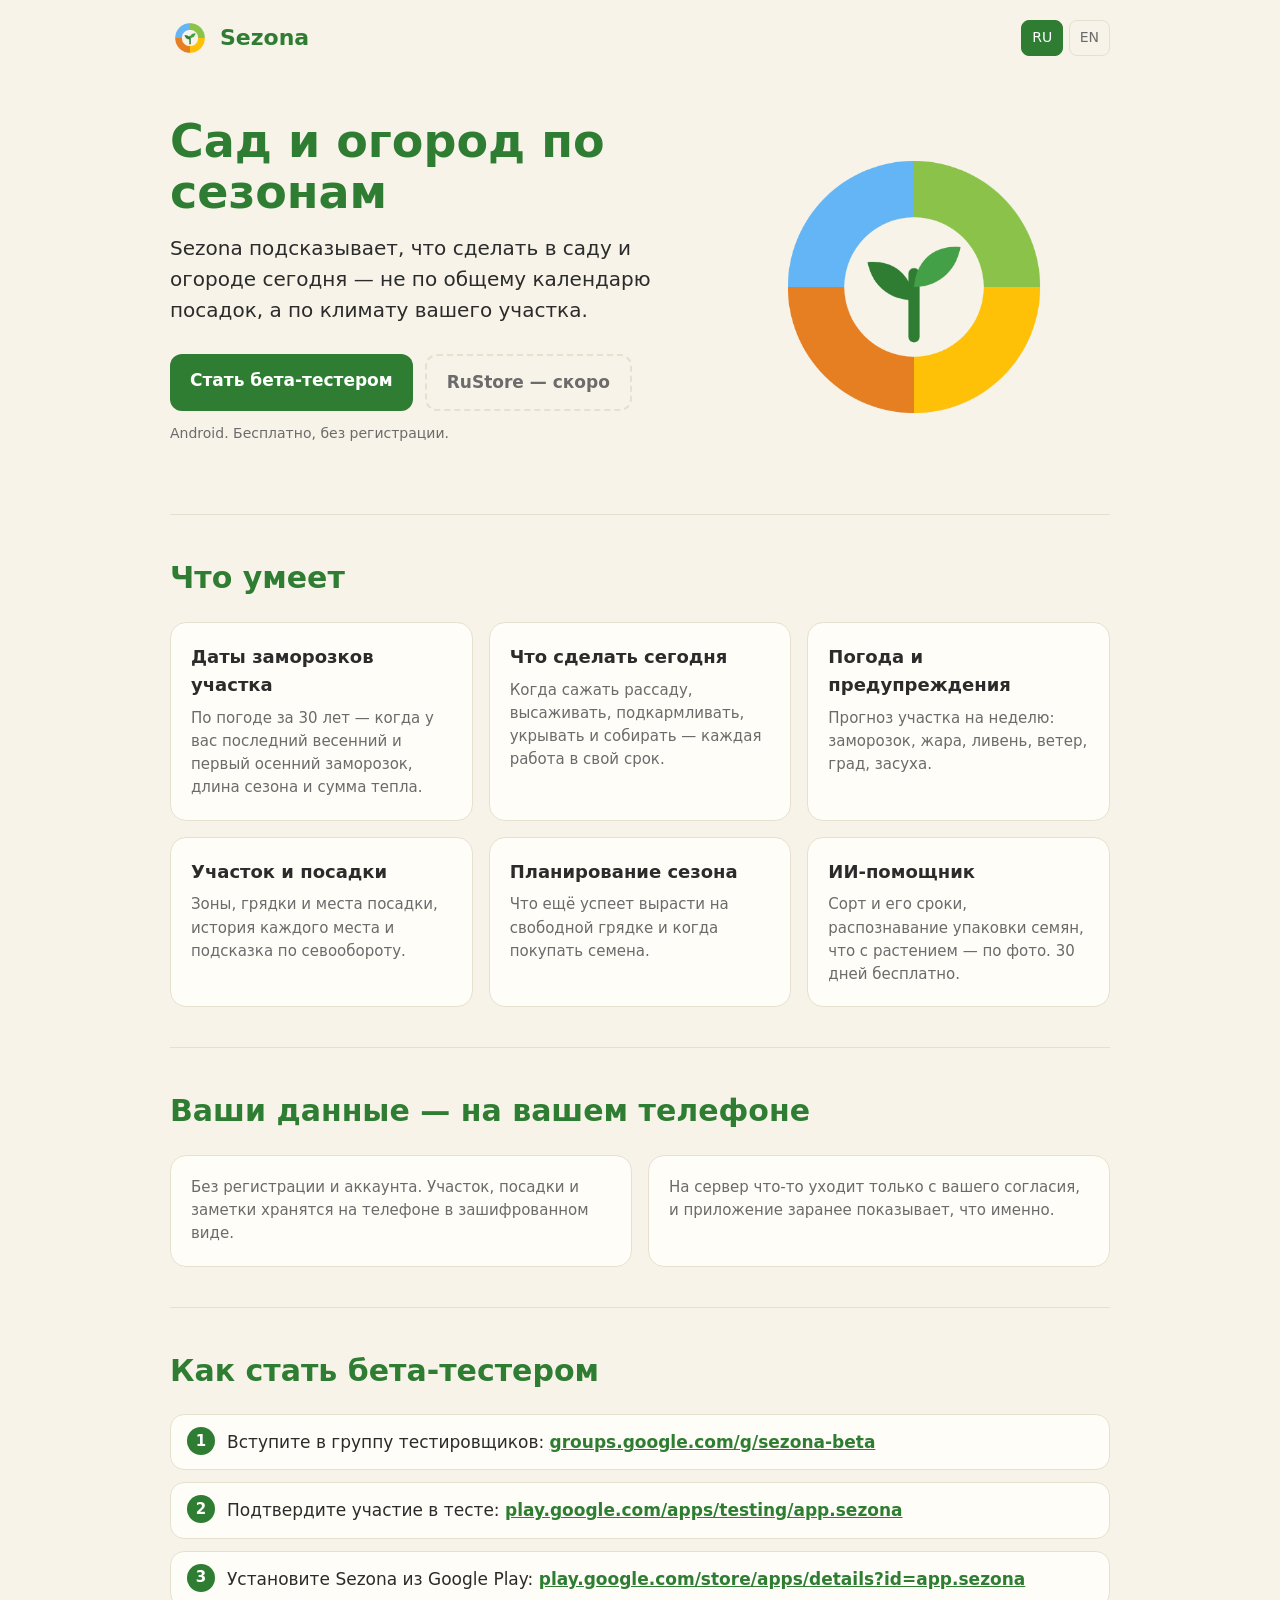
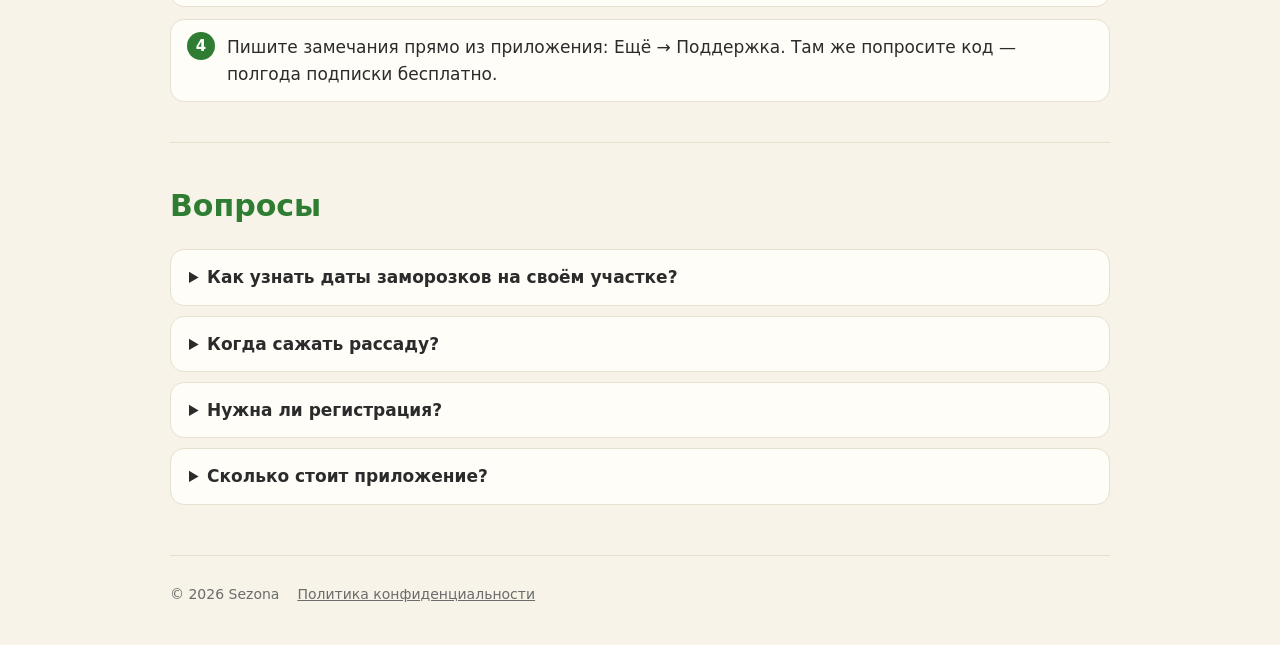
==== index.html @ ff7c457f "Sezona site" ====
<!DOCTYPE html>
<html lang="ru">
<head>
<meta charset="utf-8">
<meta name="viewport" content="width=device-width, initial-scale=1">
<title>Sezona — календарь работ в саду и огороде по климату вашего участка</title>
<meta name="description" content="Приложение для сада и огорода: даты заморозков по погоде за 30 лет, когда сажать рассаду и высаживать, погода участка с предупреждениями, ИИ-помощник по фото. Android, бесплатно, без регистрации.">
<link rel="canonical" href="https://sezonaapp.com/">
<link rel="alternate" hreflang="ru" href="https://sezonaapp.com/">
<link rel="alternate" hreflang="en" href="https://sezonaapp.com/en/">
<link rel="alternate" hreflang="x-default" href="https://sezonaapp.com/en/">
<link rel="icon" href="/icon.png" type="image/png">
<link rel="apple-touch-icon" href="/icon.png">
<link rel="stylesheet" href="/style.css">
<meta name="theme-color" content="#2E7D32">
<meta property="og:type" content="website">
<meta property="og:site_name" content="Sezona">
<meta property="og:locale" content="ru_RU">
<meta property="og:locale:alternate" content="en_US">
<meta property="og:url" content="https://sezonaapp.com/">
<meta property="og:title" content="Sezona — сад и огород по сезонам">
<meta property="og:description" content="Что и когда делать в саду и огороде — по климату вашего участка.">
<meta property="og:image" content="https://sezonaapp.com/og-ru.png">
<meta property="og:image:width" content="1200">
<meta property="og:image:height" content="630">
<meta name="twitter:card" content="summary_large_image">
<script type="application/ld+json">
{
  "@context": "https://schema.org",
  "@graph": [
    {
      "@type": "SoftwareApplication",
      "name": "Sezona: сад и огород",
      "alternateName": "Sezona",
      "url": "https://sezonaapp.com/",
      "image": "https://sezonaapp.com/icon.png",
      "description": "Календарь работ в саду и огороде по климату участка: даты заморозков, сроки посева и высадки, погода с предупреждениями, ИИ-помощник.",
      "applicationCategory": "LifestyleApplication",
      "operatingSystem": "Android",
      "inLanguage": ["ru", "en"],
      "offers": { "@type": "Offer", "price": "0", "priceCurrency": "RUB" },
      "downloadUrl": "https://play.google.com/store/apps/details?id=app.sezona"
    },
    {
      "@type": "FAQPage",
      "mainEntity": [
        { "@type": "Question", "name": "Как узнать даты заморозков на своём участке?",
          "acceptedAnswer": { "@type": "Answer", "text": "Укажите в Sezona, где участок. Приложение по погоде за последние 30 лет рассчитает, когда у вас обычно последний весенний и первый осенний заморозок, сколько длится сезон и сколько тепла набирается за лето." } },
        { "@type": "Question", "name": "Когда сажать рассаду?",
          "acceptedAnswer": { "@type": "Answer", "text": "Срок посева рассады считается назад от даты высадки, а высадка — от даты последнего весеннего заморозка на вашем участке. Sezona делает этот расчёт для каждой культуры и напоминает, когда пора сеять." } },
        { "@type": "Question", "name": "Нужна ли регистрация?",
          "acceptedAnswer": { "@type": "Answer", "text": "Нет. Участок, посадки и заметки хранятся на телефоне в зашифрованном виде. На сервер что-то уходит только с вашего согласия." } },
        { "@type": "Question", "name": "Сколько стоит приложение?",
          "acceptedAnswer": { "@type": "Answer", "text": "Приложение бесплатное. Полный справочник на сервере и ИИ проекта — по подписке, первые 30 дней бесплатно. ИИ-помощник можно подключить и по своему ключу." } }
      ]
    }
  ]
}
</script>
</head>
<body>
<div class="wrap">
  <header>
    <a class="brand" href="/"><img src="/icon.png" alt="" width="40" height="40">Sezona</a>
    <nav class="lang" aria-label="Язык">
      <a href="/" hreflang="ru" aria-current="page">RU</a>
      <a href="/en/" hreflang="en">EN</a>
    </nav>
  </header>

  <main>
    <div class="hero">
      <div>
        <h1>Сад и огород по сезонам</h1>
        <p class="lead">Sezona подсказывает, что сделать в саду и огороде сегодня — не по общему календарю посадок, а по климату вашего участка.</p>
        <div class="buttons">
          <a class="btn main" href="#beta">Стать бета-тестером</a>
          <span class="btn off">RuStore — скоро</span>
        </div>
        <p class="note">Android. Бесплатно, без регистрации.</p>
      </div>
      <img src="/icon.png" alt="Логотип Sezona — росток в колесе четырёх сезонов" width="340" height="340">
    </div>

    <section>
      <h2>Что умеет</h2>
      <div class="grid">
        <div class="card"><h3>Даты заморозков участка</h3>
          <p>По погоде за 30 лет — когда у вас последний весенний и первый осенний заморозок, длина сезона и сумма тепла.</p></div>
        <div class="card"><h3>Что сделать сегодня</h3>
          <p>Когда сажать рассаду, высаживать, подкармливать, укрывать и собирать — каждая работа в свой срок.</p></div>
        <div class="card"><h3>Погода и предупреждения</h3>
          <p>Прогноз участка на неделю: заморозок, жара, ливень, ветер, град, засуха.</p></div>
        <div class="card"><h3>Участок и посадки</h3>
          <p>Зоны, грядки и места посадки, история каждого места и подсказка по севообороту.</p></div>
        <div class="card"><h3>Планирование сезона</h3>
          <p>Что ещё успеет вырасти на свободной грядке и когда покупать семена.</p></div>
        <div class="card"><h3>ИИ-помощник</h3>
          <p>Сорт и его сроки, распознавание упаковки семян, что с растением — по фото. 30 дней бесплатно.</p></div>
      </div>
    </section>

    <section>
      <h2>Ваши данные — на вашем телефоне</h2>
      <div class="privacy">
        <div class="card"><p>Без регистрации и аккаунта. Участок, посадки и заметки хранятся на телефоне в зашифрованном виде.</p></div>
        <div class="card"><p>На сервер что-то уходит только с вашего согласия, и приложение заранее показывает, что именно.</p></div>
      </div>
    </section>

    <section id="beta">
      <h2>Как стать бета-тестером</h2>
      <ol class="steps">
        <li>Вступите в группу тестировщиков: <a href="https://groups.google.com/g/sezona-beta">groups.google.com/g/sezona-beta</a></li>
        <li>Подтвердите участие в тесте: <a href="https://play.google.com/apps/testing/app.sezona">play.google.com/apps/testing/app.sezona</a></li>
        <li>Установите Sezona из Google Play: <a href="https://play.google.com/store/apps/details?id=app.sezona">play.google.com/store/apps/details?id=app.sezona</a></li>
        <li>Пишите замечания прямо из приложения: Ещё → Поддержка. Там же попросите код — полгода подписки бесплатно.</li>
      </ol>
    </section>

    <section class="faq">
      <h2>Вопросы</h2>
      <details><summary>Как узнать даты заморозков на своём участке?</summary>
        <p>Укажите в Sezona, где участок. Приложение по погоде за последние 30 лет рассчитает, когда у вас обычно последний весенний и первый осенний заморозок, сколько длится сезон и сколько тепла набирается за лето.</p></details>
      <details><summary>Когда сажать рассаду?</summary>
        <p>Срок посева рассады считается назад от даты высадки, а высадка — от даты последнего весеннего заморозка на вашем участке. Sezona делает этот расчёт для каждой культуры и напоминает, когда пора сеять.</p></details>
      <details><summary>Нужна ли регистрация?</summary>
        <p>Нет. Участок, посадки и заметки хранятся на телефоне в зашифрованном виде. На сервер что-то уходит только с вашего согласия.</p></details>
      <details><summary>Сколько стоит приложение?</summary>
        <p>Приложение бесплатное. Полный справочник на сервере и ИИ проекта — по подписке, первые 30 дней бесплатно. ИИ-помощник можно подключить и по своему ключу.</p></details>
    </section>
  </main>

  <footer>
    <span>© 2026 Sezona</span>
    <a href="https://aagorlan.github.io/sezona-legal/">Политика конфиденциальности</a>
  </footer>
</div>
</body>
</html>
---- style.css ----
:root { --bg: #F7F3E8; --card: #FFFDF7; --green: #2E7D32; --green2: #43A047; --text: #2B2B2B; --muted: #6B6B6B; --line: #E6E0CF; }
* { box-sizing: border-box; }
body { margin: 0; background: var(--bg); color: var(--text); font: 17px/1.55 system-ui, -apple-system, "Segoe UI", Roboto, sans-serif; }
.wrap { max-width: 980px; margin: 0 auto; padding: 0 20px; }
header { display: flex; align-items: center; justify-content: space-between; padding: 18px 0; }
.brand { display: flex; align-items: center; gap: 10px; font-weight: 700; font-size: 22px; color: var(--green); text-decoration: none; }
.brand img { width: 40px; height: 40px; border-radius: 10px; }
.lang a { display: inline-block; text-decoration: none; background: none; border: 1px solid var(--line); border-radius: 8px; padding: 6px 10px; font: inherit; font-size: 14px; color: var(--muted); cursor: pointer; }
.lang a[aria-current="page"] { background: var(--green); border-color: var(--green); color: #fff; }
.hero { display: grid; grid-template-columns: 1.3fr 1fr; gap: 40px; align-items: center; padding: 40px 0 56px; }
h1 { font-size: 46px; line-height: 1.1; margin: 0 0 16px; color: var(--green); }
.lead { font-size: 20px; color: var(--text); margin: 0 0 28px; }
.hero img { width: 100%; max-width: 340px; justify-self: center; }
.buttons { display: flex; flex-wrap: wrap; gap: 12px; }
.btn { display: inline-block; padding: 13px 20px; border-radius: 12px; text-decoration: none; font-weight: 600; }
.btn.main { background: var(--green); color: #fff; }
.btn.alt { border: 2px solid var(--green); color: var(--green); }
.btn.off { border: 2px dashed var(--line); color: var(--muted); }
.note { font-size: 14px; color: var(--muted); margin-top: 12px; }
h2 { font-size: 30px; margin: 0 0 20px; color: var(--green); }
section { padding: 40px 0; border-top: 1px solid var(--line); }
.grid { display: grid; grid-template-columns: repeat(3, 1fr); gap: 16px; }
.card { background: var(--card); border: 1px solid var(--line); border-radius: 16px; padding: 20px; }
.card h3 { margin: 0 0 8px; font-size: 18px; }
.card p { margin: 0; color: var(--muted); font-size: 15px; }
.steps { counter-reset: s; list-style: none; padding: 0; margin: 0; display: grid; gap: 12px; }
.steps li { counter-increment: s; background: var(--card); border: 1px solid var(--line); border-radius: 14px; padding: 14px 16px 14px 56px; position: relative; }
.steps li::before { content: counter(s); position: absolute; left: 16px; top: 12px; width: 28px; height: 28px; border-radius: 50%; background: var(--green); color: #fff; display: grid; place-items: center; font-weight: 700; font-size: 15px; }
.steps a { color: var(--green); font-weight: 600; }
.privacy { display: grid; grid-template-columns: 1fr 1fr; gap: 16px; }
footer { padding: 28px 0 40px; border-top: 1px solid var(--line); color: var(--muted); font-size: 14px; display: flex; flex-wrap: wrap; gap: 18px; }
footer a { color: var(--muted); }
@media (max-width: 760px) {
  .hero { grid-template-columns: 1fr; padding-top: 16px; }
  .hero img { max-width: 200px; order: -1; }
  h1 { font-size: 34px; }
  .grid, .privacy { grid-template-columns: 1fr; }
}
.faq details { background: var(--card); border: 1px solid var(--line); border-radius: 14px; padding: 14px 18px; margin-bottom: 10px; }
.faq summary { cursor: pointer; font-weight: 600; }
.faq details p { margin: 10px 0 0; color: var(--muted); }
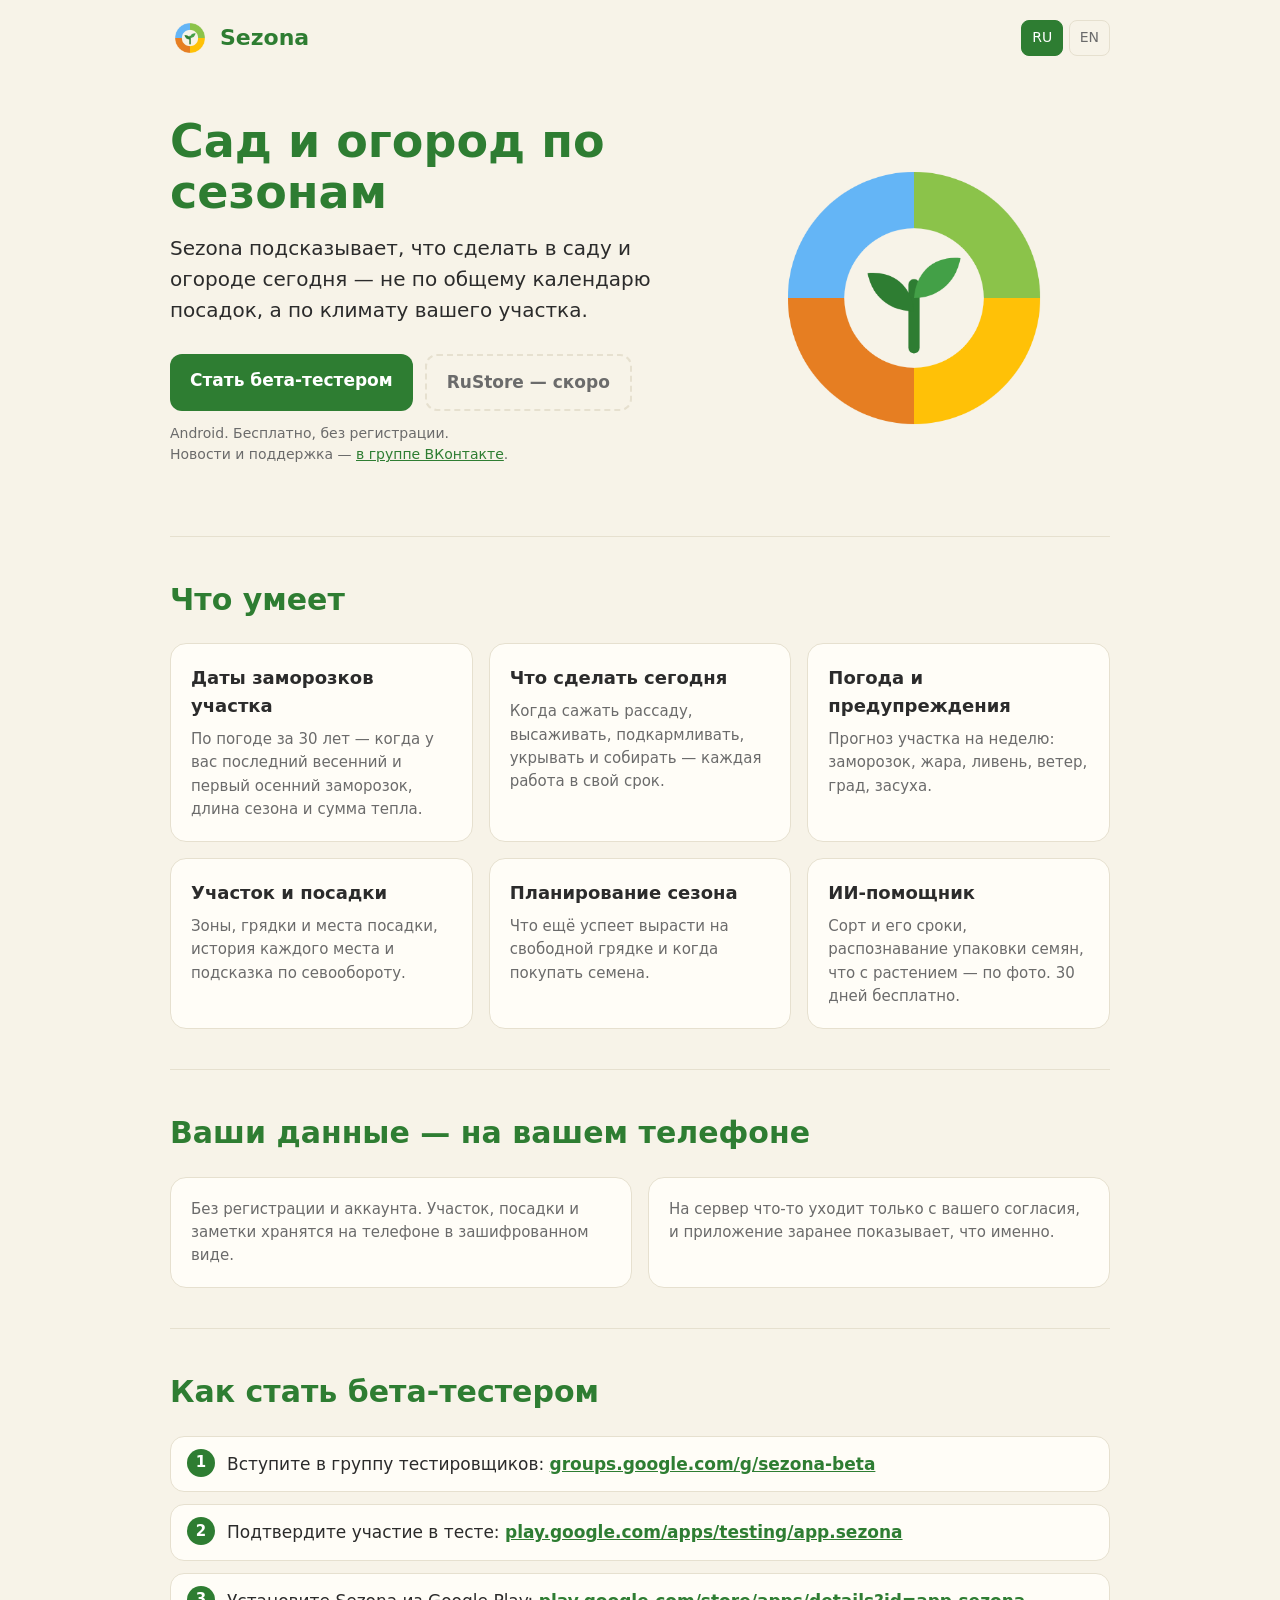
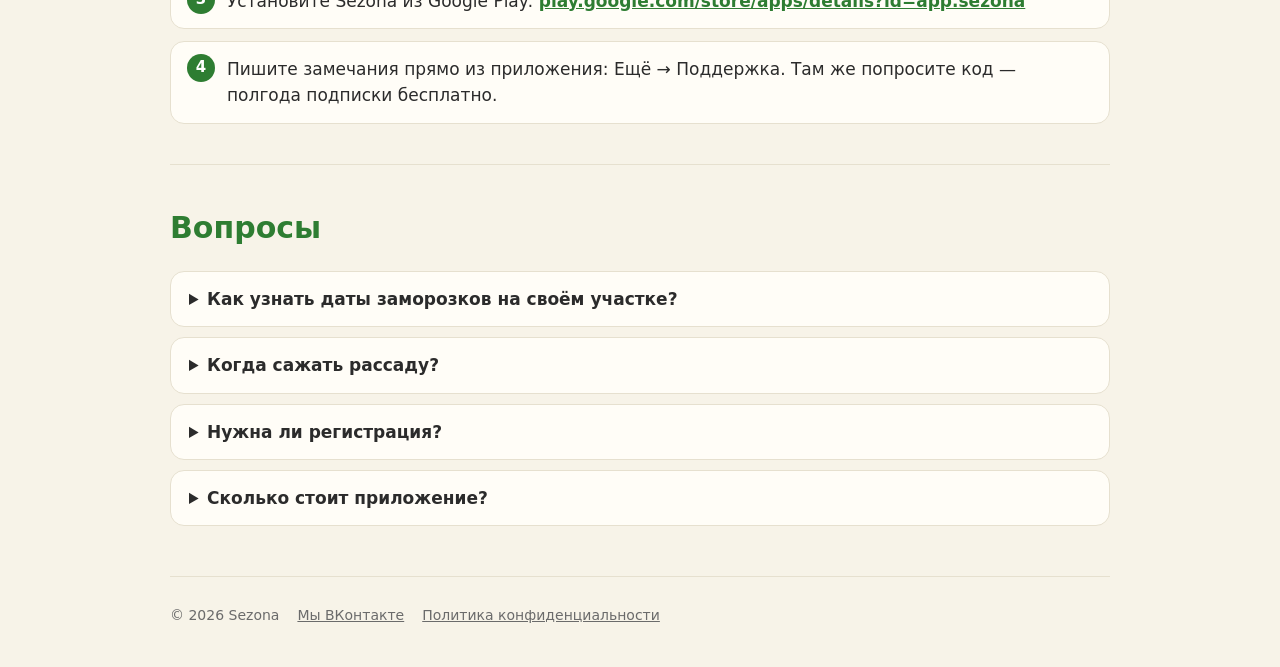
==== commit 20a5e87d: "Add VK community link" ====
--- a/index.html
+++ b/index.html
@@ -39,7 +39,8 @@
       "operatingSystem": "Android",
       "inLanguage": ["ru", "en"],
       "offers": { "@type": "Offer", "price": "0", "priceCurrency": "RUB" },
-      "downloadUrl": "https://play.google.com/store/apps/details?id=app.sezona"
+      "downloadUrl": "https://play.google.com/store/apps/details?id=app.sezona",
+      "sameAs": ["https://vk.ru/club243239255"]
     },
     {
       "@type": "FAQPage",
@@ -77,7 +78,7 @@
           <a class="btn main" href="#beta">Стать бета-тестером</a>
           <span class="btn off">RuStore — скоро</span>
         </div>
-        <p class="note">Android. Бесплатно, без регистрации.</p>
+        <p class="note">Android. Бесплатно, без регистрации.<br>Новости и поддержка — <a href="https://vk.ru/club243239255">в группе ВКонтакте</a>.</p>
       </div>
       <img src="/icon.png" alt="Логотип Sezona — росток в колесе четырёх сезонов" width="340" height="340">
     </div>
@@ -133,6 +134,7 @@
 
   <footer>
     <span>© 2026 Sezona</span>
+    <a href="https://vk.ru/club243239255">Мы ВКонтакте</a>
     <a href="https://aagorlan.github.io/sezona-legal/">Политика конфиденциальности</a>
   </footer>
 </div>
--- a/style.css
+++ b/style.css
@@ -39,3 +39,4 @@
 .faq details { background: var(--card); border: 1px solid var(--line); border-radius: 14px; padding: 14px 18px; margin-bottom: 10px; }
 .faq summary { cursor: pointer; font-weight: 600; }
 .faq details p { margin: 10px 0 0; color: var(--muted); }
+.note a { color: var(--green); }
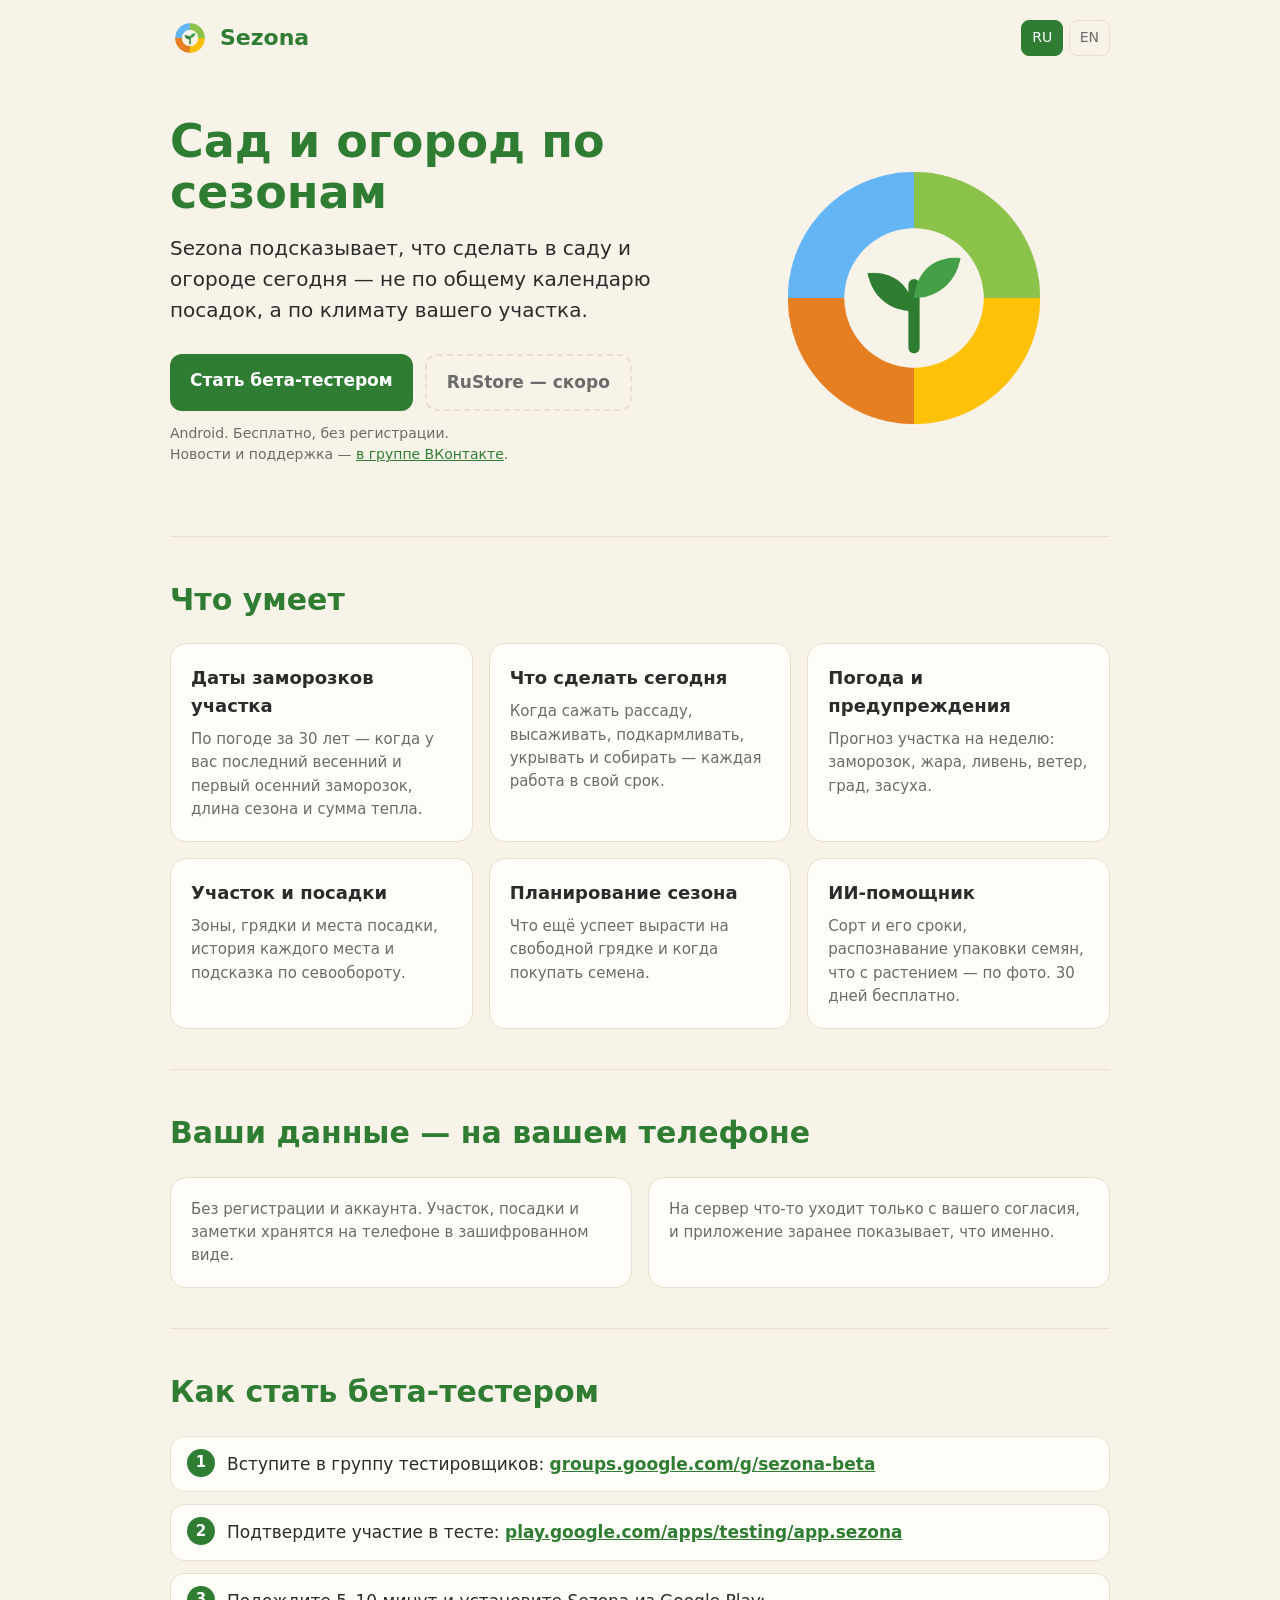
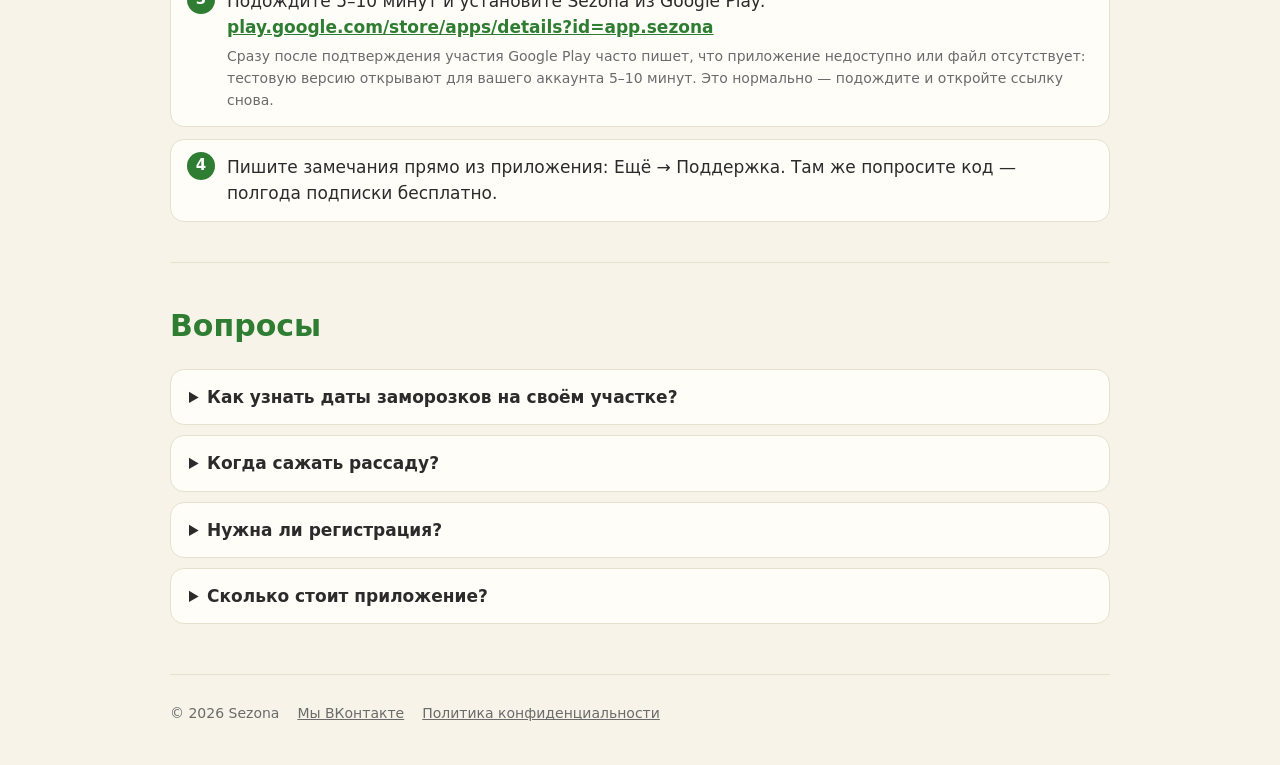
==== commit 6465bb0d: "Beta steps: wait 5-10 minutes after opting in" ====
--- a/index.html
+++ b/index.html
@@ -40,7 +40,7 @@
       "inLanguage": ["ru", "en"],
       "offers": { "@type": "Offer", "price": "0", "priceCurrency": "RUB" },
       "downloadUrl": "https://play.google.com/store/apps/details?id=app.sezona",
-      "sameAs": ["https://vk.ru/club243239255"]
+      "sameAs": ["https://vk.ru/sezonaapp"]
     },
     {
       "@type": "FAQPage",
@@ -78,7 +78,7 @@
           <a class="btn main" href="#beta">Стать бета-тестером</a>
           <span class="btn off">RuStore — скоро</span>
         </div>
-        <p class="note">Android. Бесплатно, без регистрации.<br>Новости и поддержка — <a href="https://vk.ru/club243239255">в группе ВКонтакте</a>.</p>
+        <p class="note">Android. Бесплатно, без регистрации.<br>Новости и поддержка — <a href="https://vk.ru/sezonaapp">в группе ВКонтакте</a>.</p>
       </div>
       <img src="/icon.png" alt="Логотип Sezona — росток в колесе четырёх сезонов" width="340" height="340">
     </div>
@@ -114,7 +114,7 @@
       <ol class="steps">
         <li>Вступите в группу тестировщиков: <a href="https://groups.google.com/g/sezona-beta">groups.google.com/g/sezona-beta</a></li>
         <li>Подтвердите участие в тесте: <a href="https://play.google.com/apps/testing/app.sezona">play.google.com/apps/testing/app.sezona</a></li>
-        <li>Установите Sezona из Google Play: <a href="https://play.google.com/store/apps/details?id=app.sezona">play.google.com/store/apps/details?id=app.sezona</a></li>
+        <li>Подождите 5–10 минут и установите Sezona из Google Play: <a href="https://play.google.com/store/apps/details?id=app.sezona">play.google.com/store/apps/details?id=app.sezona</a><br><span class="hint">Сразу после подтверждения участия Google Play часто пишет, что приложение недоступно или файл отсутствует: тестовую версию открывают для вашего аккаунта 5–10 минут. Это нормально — подождите и откройте ссылку снова.</span></li>
         <li>Пишите замечания прямо из приложения: Ещё → Поддержка. Там же попросите код — полгода подписки бесплатно.</li>
       </ol>
     </section>
@@ -134,7 +134,7 @@
 
   <footer>
     <span>© 2026 Sezona</span>
-    <a href="https://vk.ru/club243239255">Мы ВКонтакте</a>
+    <a href="https://vk.ru/sezonaapp">Мы ВКонтакте</a>
     <a href="https://aagorlan.github.io/sezona-legal/">Политика конфиденциальности</a>
   </footer>
 </div>
--- a/style.css
+++ b/style.css
@@ -40,3 +40,4 @@
 .faq summary { cursor: pointer; font-weight: 600; }
 .faq details p { margin: 10px 0 0; color: var(--muted); }
 .note a { color: var(--green); }
+.steps .hint { display: inline-block; margin-top: 6px; font-size: 14px; color: var(--muted); }
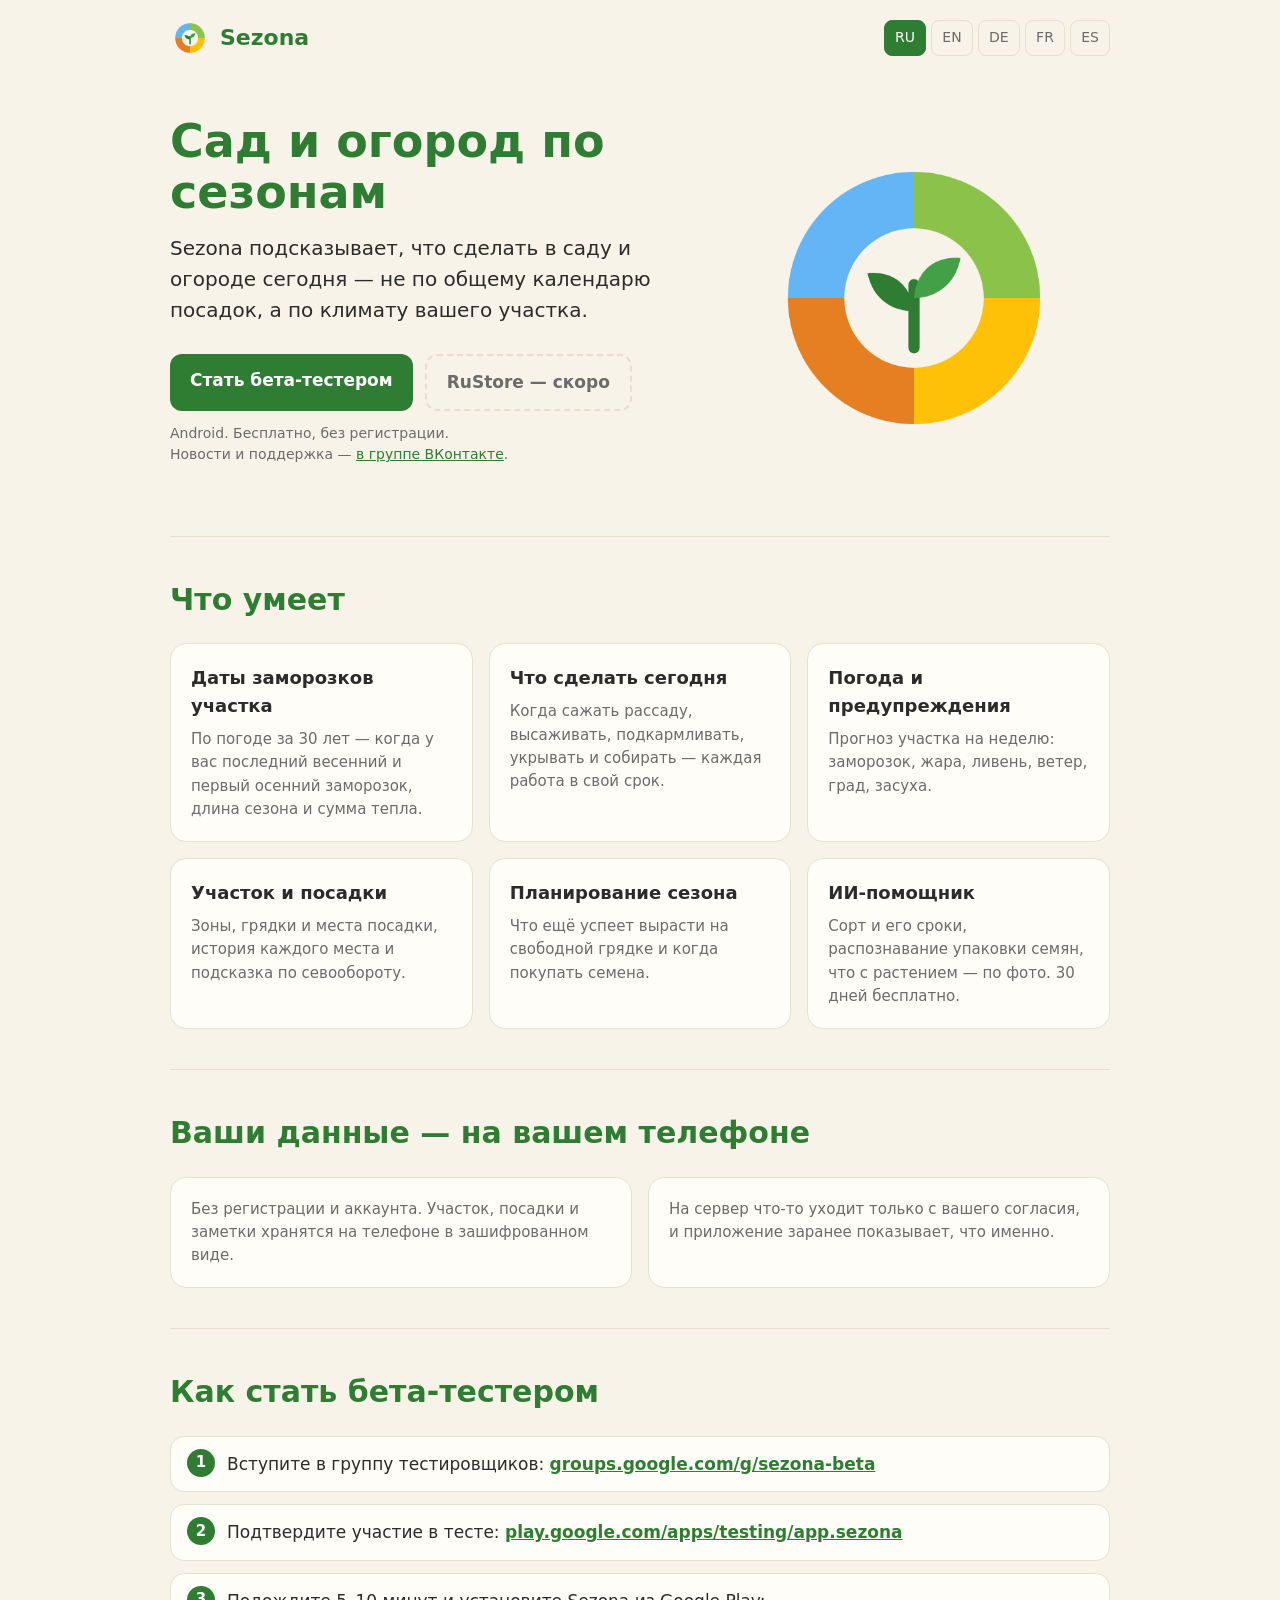
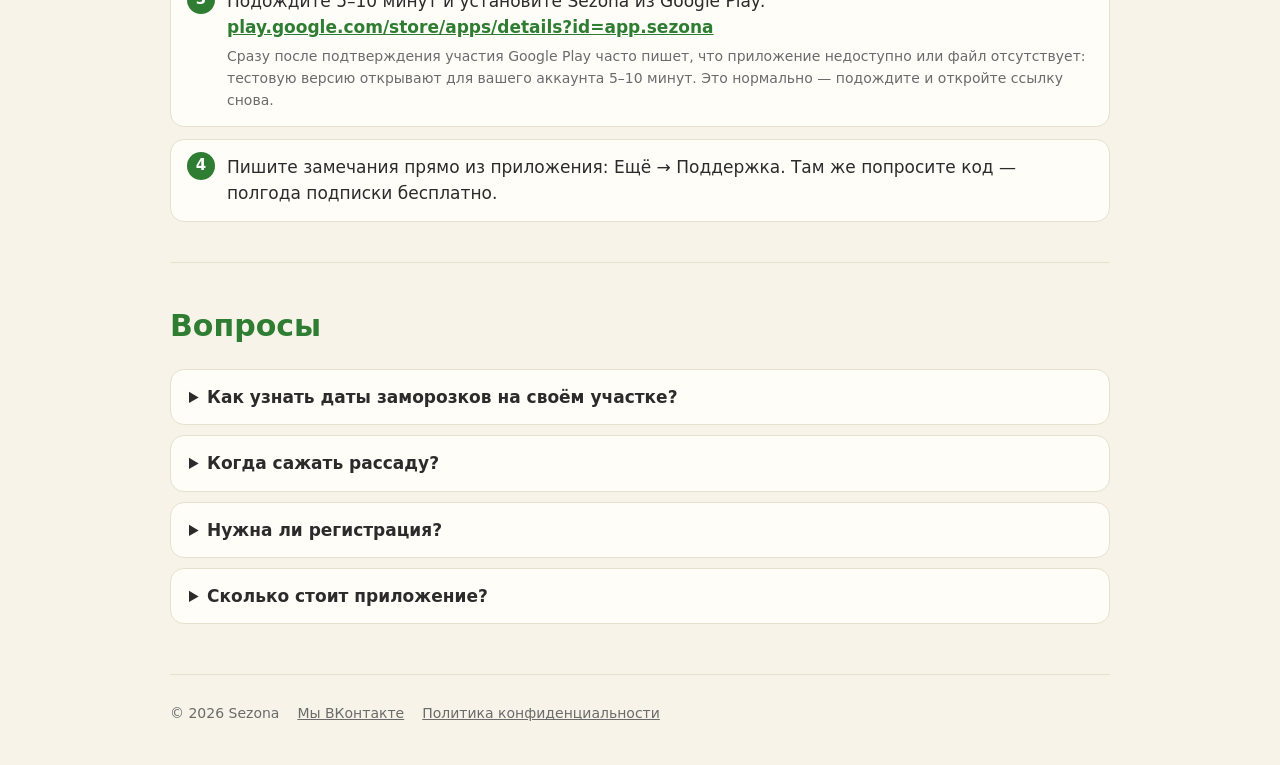
==== commit df736e0f: "Add German, French and Spanish pages" ====
--- a/index.html
+++ b/index.html
@@ -8,6 +8,9 @@
 <link rel="canonical" href="https://sezonaapp.com/">
 <link rel="alternate" hreflang="ru" href="https://sezonaapp.com/">
 <link rel="alternate" hreflang="en" href="https://sezonaapp.com/en/">
+<link rel="alternate" hreflang="de" href="https://sezonaapp.com/de/">
+<link rel="alternate" hreflang="fr" href="https://sezonaapp.com/fr/">
+<link rel="alternate" hreflang="es" href="https://sezonaapp.com/es/">
 <link rel="alternate" hreflang="x-default" href="https://sezonaapp.com/en/">
 <link rel="icon" href="/icon.png" type="image/png">
 <link rel="apple-touch-icon" href="/icon.png">
@@ -66,6 +69,9 @@
     <nav class="lang" aria-label="Язык">
       <a href="/" hreflang="ru" aria-current="page">RU</a>
       <a href="/en/" hreflang="en">EN</a>
+      <a href="/de/" hreflang="de">DE</a>
+      <a href="/fr/" hreflang="fr">FR</a>
+      <a href="/es/" hreflang="es">ES</a>
     </nav>
   </header>
 
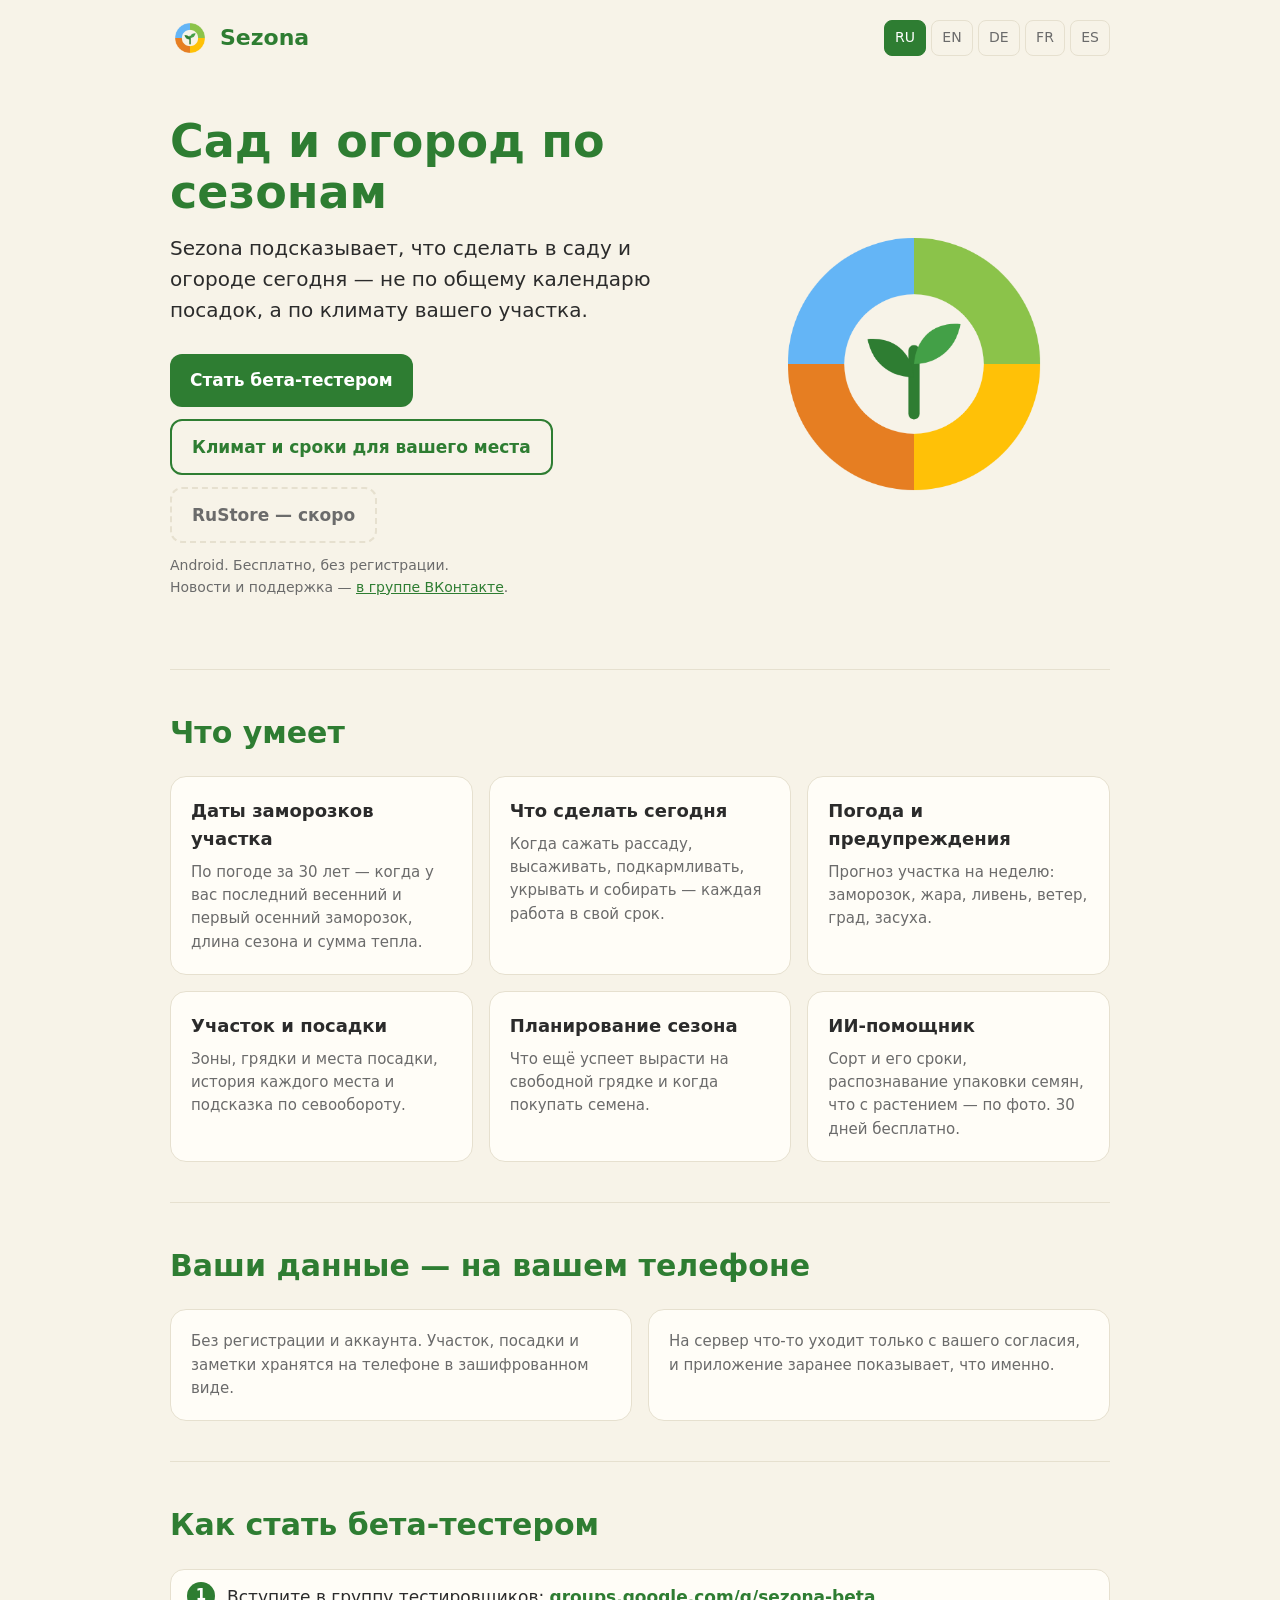
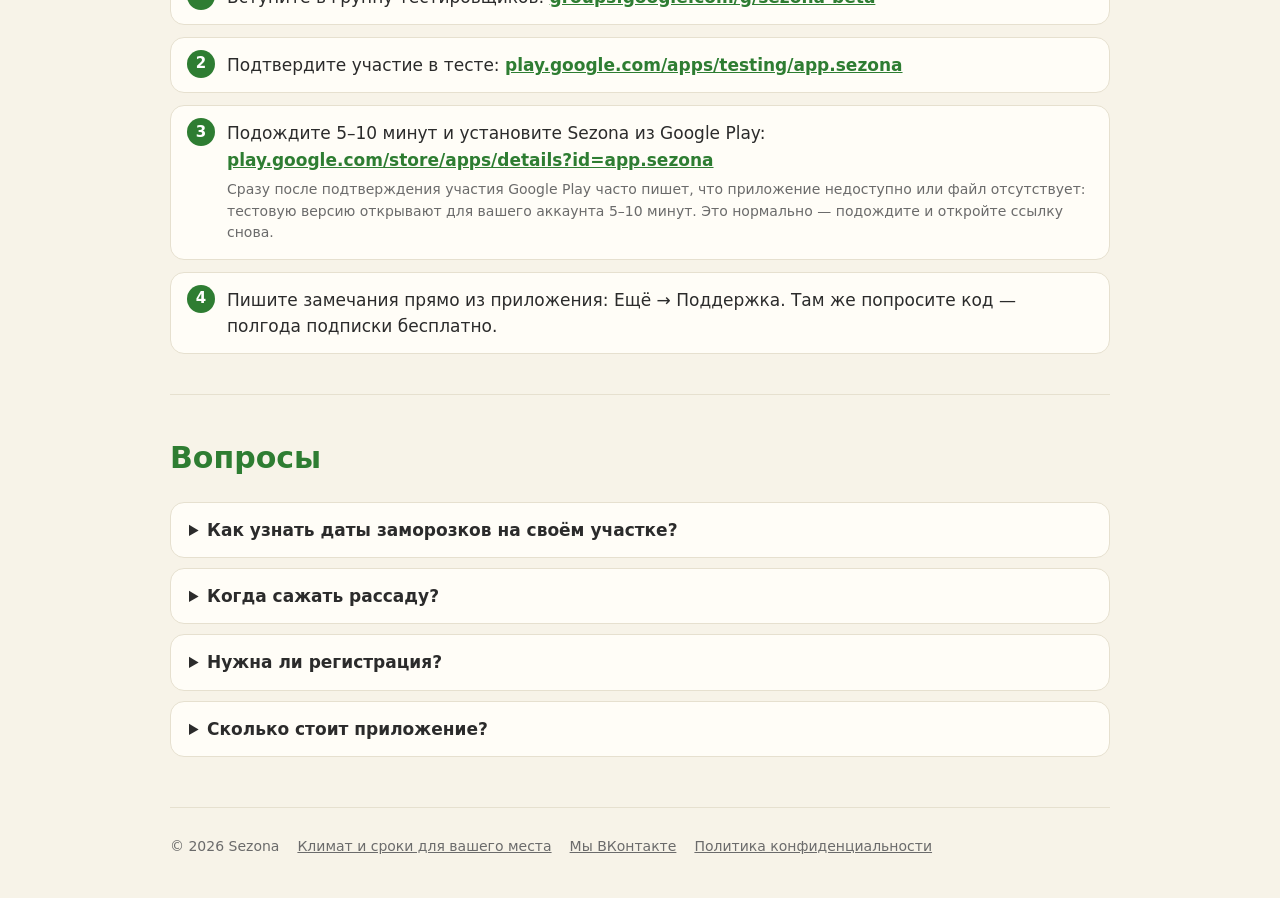
==== commit de2a26a1: "Link to the climate service" ====
--- a/index.html
+++ b/index.html
@@ -82,6 +82,7 @@
         <p class="lead">Sezona подсказывает, что сделать в саду и огороде сегодня — не по общему календарю посадок, а по климату вашего участка.</p>
         <div class="buttons">
           <a class="btn main" href="#beta">Стать бета-тестером</a>
+          <a class="btn alt" href="https://climate.sezonaapp.com/ru/">Климат и сроки для вашего места</a>
           <span class="btn off">RuStore — скоро</span>
         </div>
         <p class="note">Android. Бесплатно, без регистрации.<br>Новости и поддержка — <a href="https://vk.ru/sezonaapp">в группе ВКонтакте</a>.</p>
@@ -140,6 +141,7 @@
 
   <footer>
     <span>© 2026 Sezona</span>
+    <a href="https://climate.sezonaapp.com/ru/">Климат и сроки для вашего места</a>
     <a href="https://vk.ru/sezonaapp">Мы ВКонтакте</a>
     <a href="https://aagorlan.github.io/sezona-legal/">Политика конфиденциальности</a>
   </footer>
